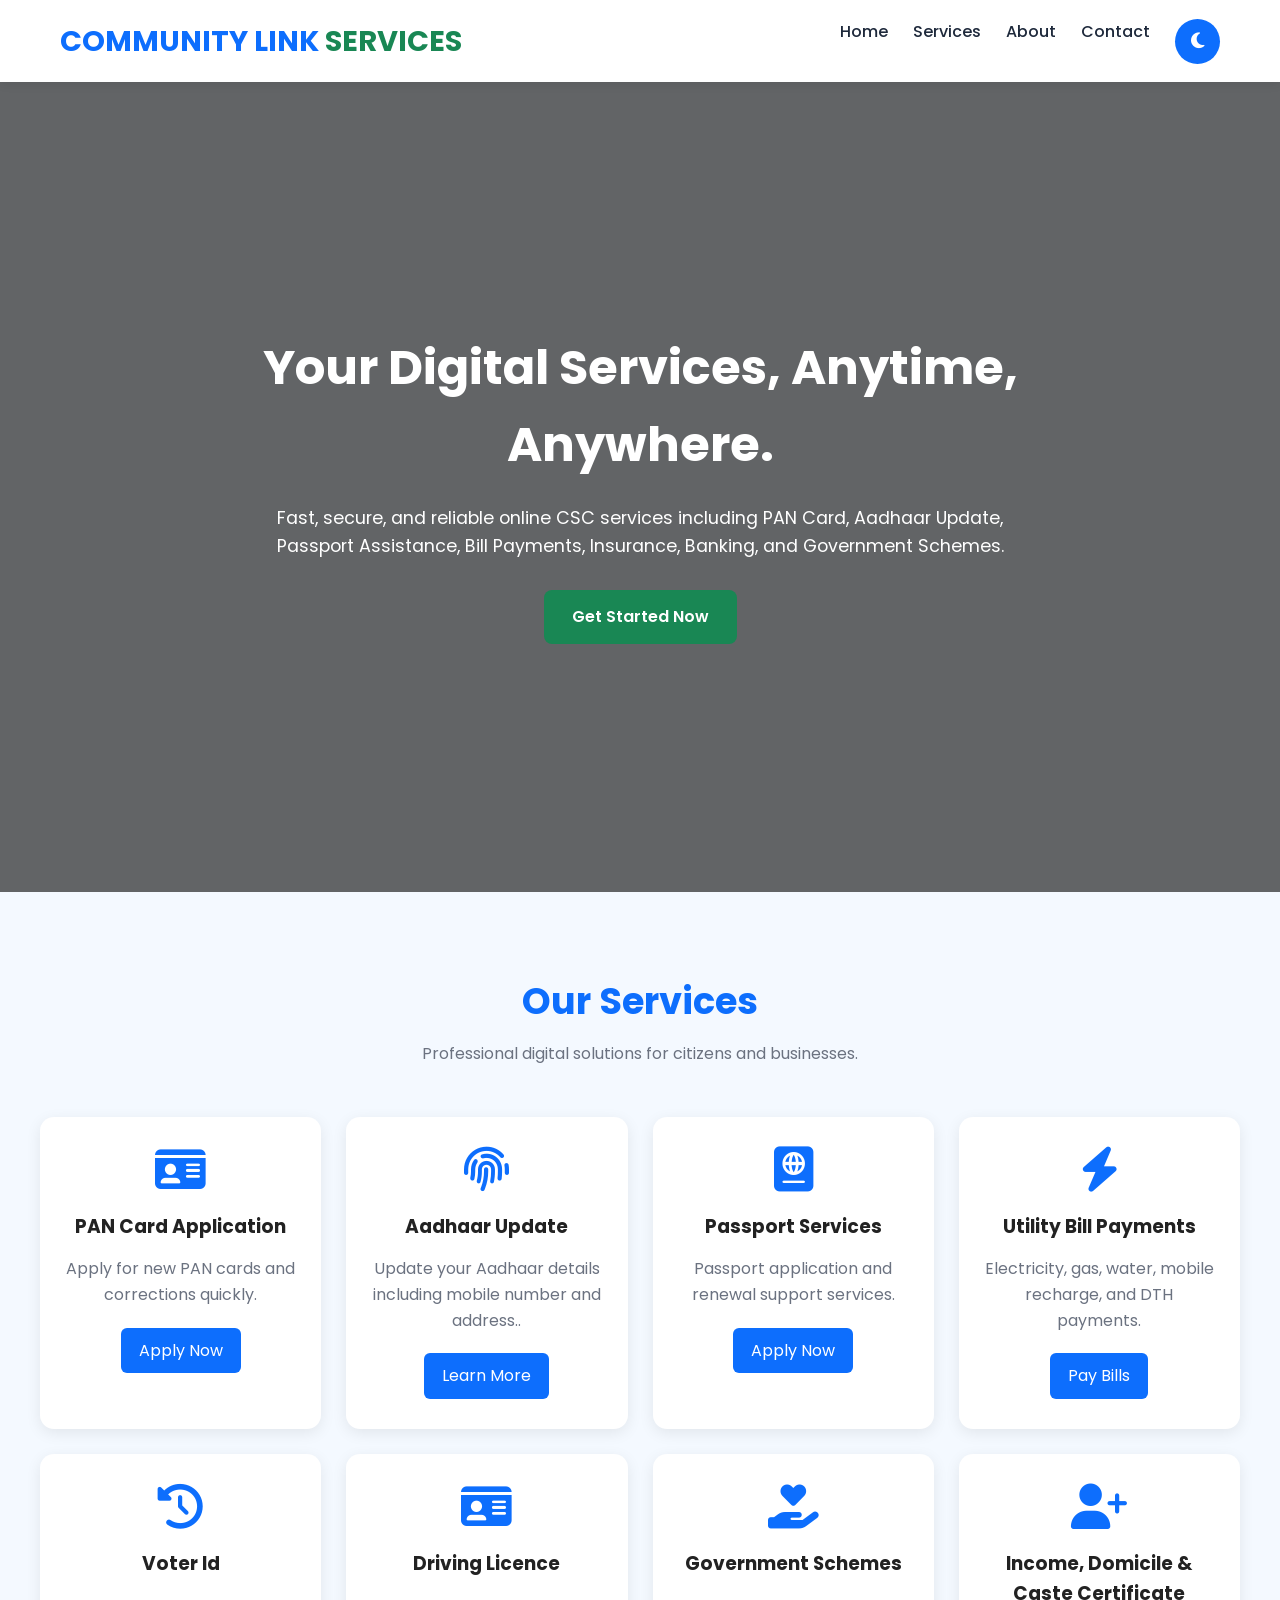
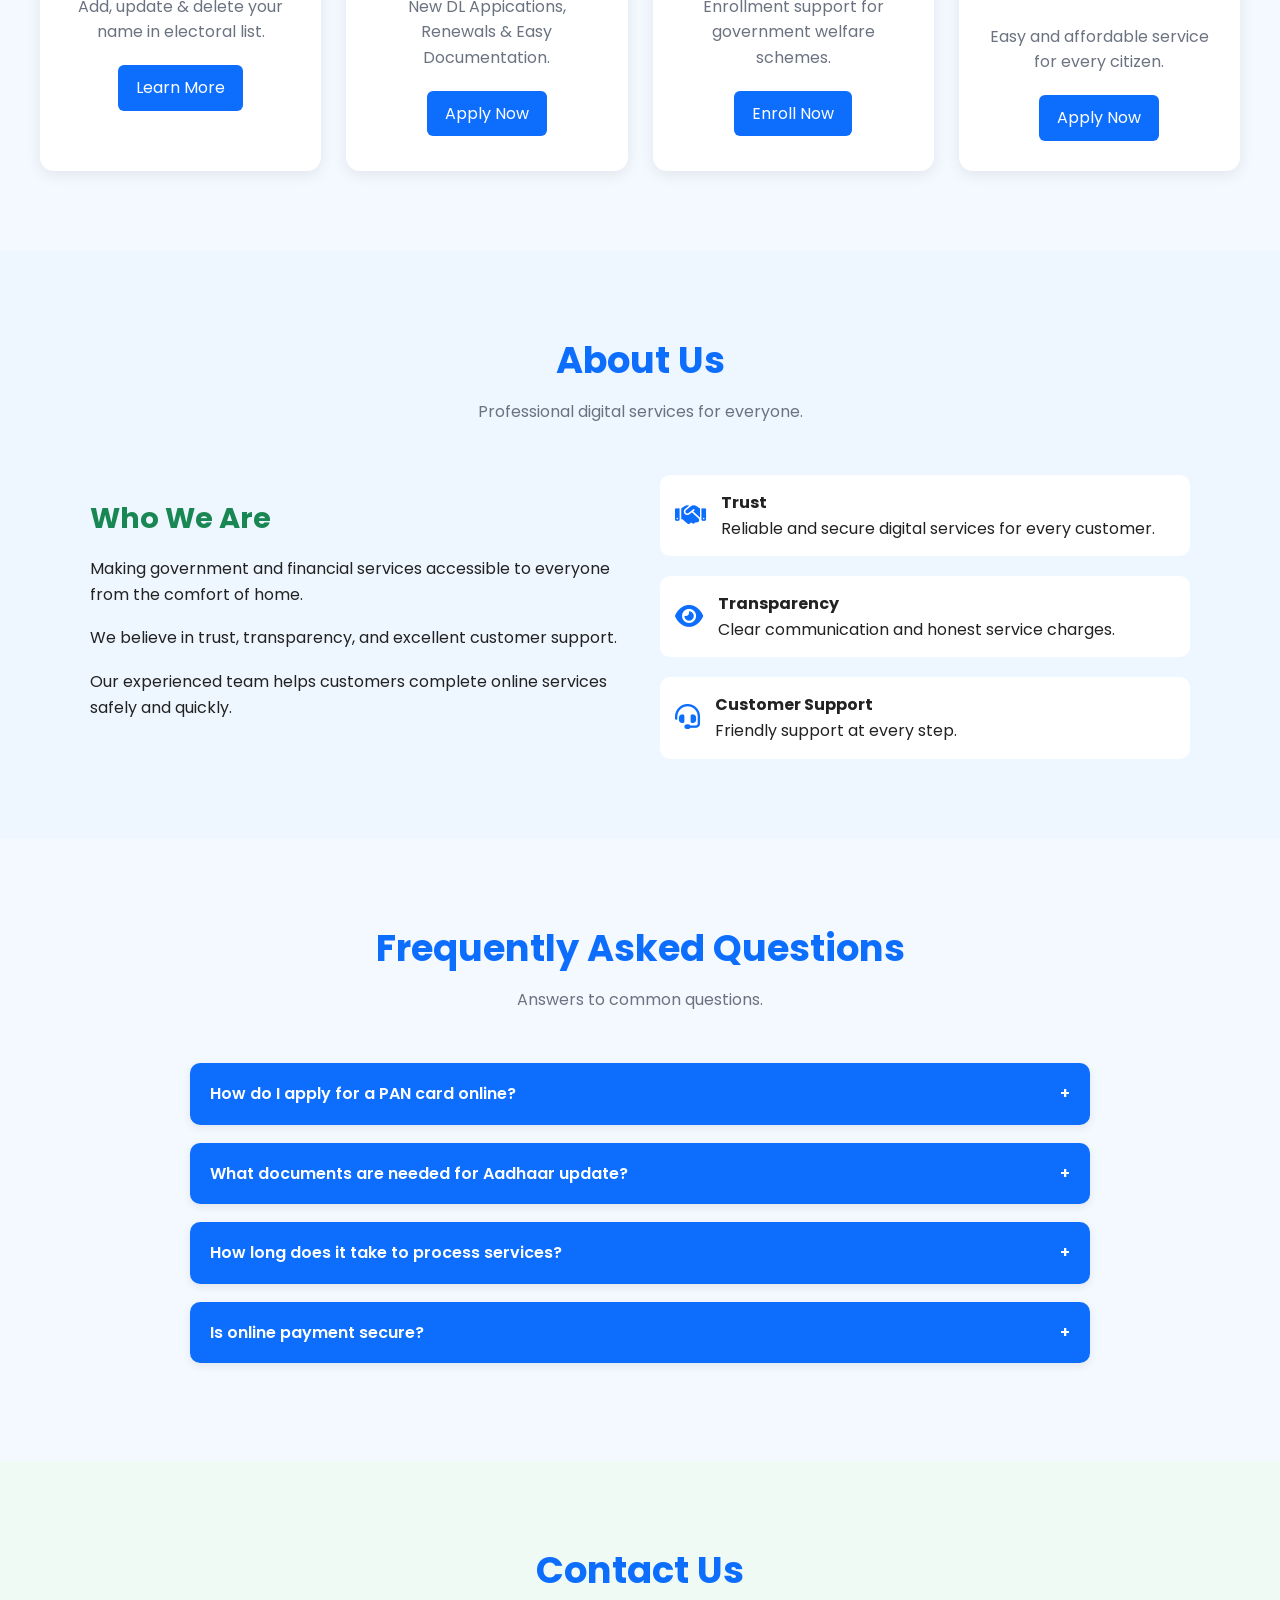
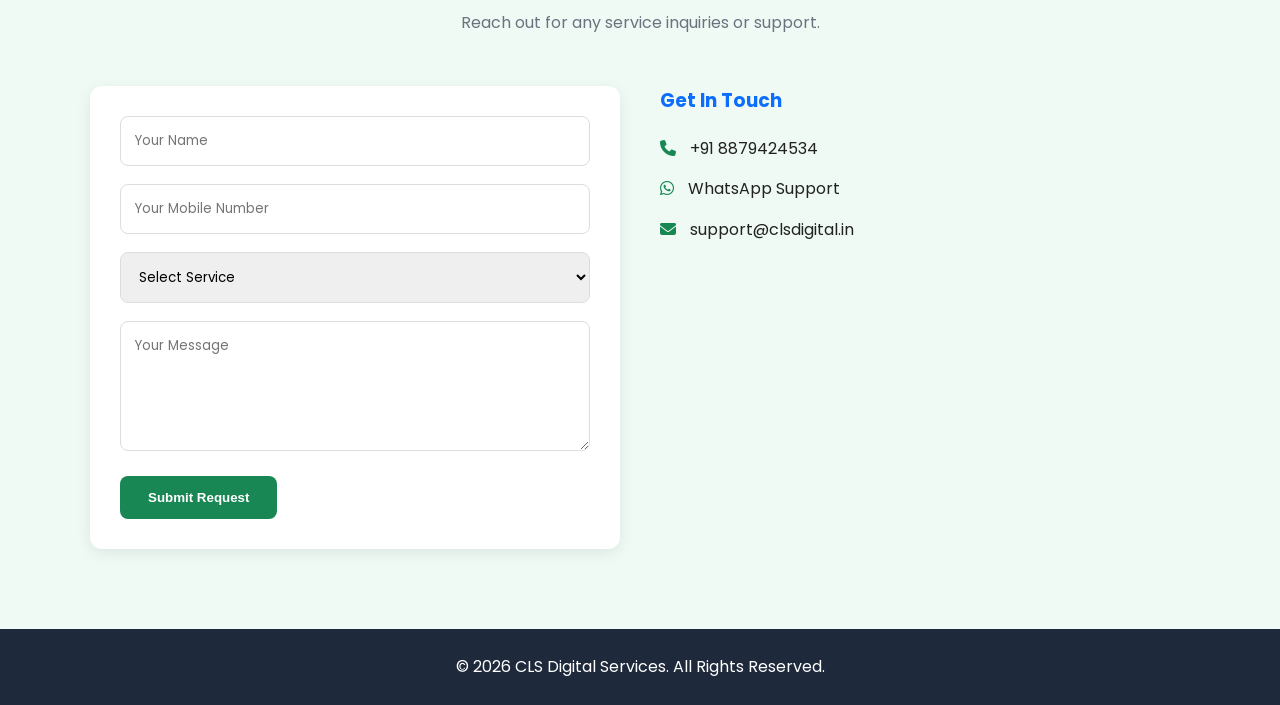
==== index.html @ aeb32208 "Initial commit" ====
<!DOCTYPE html>
<html lang="en">
<head>
  <meta charset="UTF-8" />
  <meta name="viewport" content="width=device-width, initial-scale=1.0"/>

  <title>CLS Digital Services</title>

  <!-- Google Fonts -->
  <link href="https://fonts.googleapis.com/css2?family=Poppins:wght@300;400;500;600;700&display=swap" rel="stylesheet">

  <!-- Font Awesome -->
  <link rel="stylesheet" href="https://cdnjs.cloudflare.com/ajax/libs/font-awesome/6.5.2/css/all.min.css"/>

  <!-- CSS File -->
  <link rel="stylesheet" href="style.css">
</head>

<body>

  <!-- HEADER -->

  <header>

    <div class="navbar">

  <div class="logo">
    COMMUNITY LINK<span> SERVICES</span>
  </div>

  <div class="nav-links">

    <a href="#home">Home</a>
    <a href="#services">Services</a>
    <a href="#about">About</a>
    <a href="#contact">Contact</a>

    <!-- DARK MODE BUTTON -->

    <button id="theme-toggle">
      <i class="fa-solid fa-moon"></i>
    </button>

  </div>

</div>

  </header>

  <!-- HERO SECTION -->

  <section class="hero" id="home">

    <div class="hero-content">

      <h1>Your Digital Services, Anytime, Anywhere.</h1>

      <p>
        Fast, secure, and reliable online CSC services including PAN Card,
        Aadhaar Update, Passport Assistance, Bill Payments, Insurance,
        Banking, and Government Schemes.
      </p>

      <a href="#services" class="btn">
        Get Started Now
      </a>

    </div>

  </section>

  <!-- SERVICES SECTION -->

  <section id="services">

    <div class="section-title">
      <h2>Our Services</h2>
      <p>Professional digital solutions for citizens and businesses.</p>
    </div>

    <div class="services-container">

      <!-- CARD 1 -->

      <div class="service-card">

        <i class="fa-solid fa-id-card"></i>

        <h3>PAN Card Application</h3>

        <p>
          Apply for new PAN cards and corrections quickly.
        </p>

        <a href="#" class="card-btn">
          Apply Now
        </a>

      </div>

      <!-- CARD 2 -->

      <div class="service-card">

        <i class="fa-solid fa-fingerprint"></i>

        <h3>Aadhaar Update</h3>

        <p>
          Update your Aadhaar details including mobile number and address..
        </p>

        <a href="#" class="card-btn">
          Learn More
        </a>

      </div>

      <!-- CARD 3 -->

      <div class="service-card">

        <i class="fa-solid fa-passport"></i>

        <h3>Passport Services</h3>

        <p>
          Passport application and renewal support services.
        </p>

        <a href="#" class="card-btn">
          Apply Now
        </a>

      </div>

      <!-- CARD 4 -->

      <div class="service-card">

        <i class="fa-solid fa-bolt"></i>

        <h3>Utility Bill Payments</h3>

        <p>
          Electricity, gas, water, mobile recharge, and DTH payments.
        </p>

        <a href="#" class="card-btn">
          Pay Bills
        </a>

      </div>

      <!-- CARD 5 -->

      <div class="service-card">

        <i class="fa-solid fa-history"></i>

        <h3>Voter Id</h3>

        <p>
          Add, update & delete your name in electoral list.
        </p>

        <a href="#" class="card-btn">
          Learn More
        </a>

      </div>

      <!-- CARD 6 -->

      <div class="service-card">

        <i class="fa-solid fa-id-card"></i>

        <h3>Driving Licence</h3>

        <p>
          New DL Appications, Renewals & Easy Documentation.
        </p>

        <a href="#" class="card-btn">
          Apply Now
        </a>

      </div>

      <!-- CARD 7 -->

      <div class="service-card">

        <i class="fa-solid fa-hand-holding-heart"></i>

        <h3>Government Schemes</h3>

        <p>
          Enrollment support for government welfare schemes.
        </p>

        <a href="#" class="card-btn">
          Enroll Now
        </a>

      </div>

      <!--Card 8-->

      <div class="service-card">

        <i class="fa-solid fa-user-plus"></i>

        <h3>Income, Domicile & Caste Certificate</h3>

        <p>
          Easy and affordable service for every citizen.
        </p>
        
        <a href="#" class="card-btn">
          Apply Now
        </a>
      </div>

    </div>

  </section>

  <!-- ABOUT SECTION -->

  <section class="about" id="about">

    <div class="section-title">
      <h2>About Us</h2>
      <p>Professional digital services for everyone.</p>
    </div>

    <div class="about-container">

      <div class="about-text">

        <h3>Who We Are</h3>

        <p>
          Making government and financial services accessible to everyone from the comfort of home.
        </p>

        <p>
          We believe in trust, transparency, and excellent customer support.
        </p>

        <p>
          Our experienced team helps customers complete online services safely and quickly.
        </p>

      </div>

      <div class="values">

        <div class="value-box">

          <i class="fa-solid fa-handshake"></i>

          <div>
            <h4>Trust</h4>
            <p>Reliable and secure digital services for every customer.</p>
          </div>

        </div>

        <div class="value-box">

          <i class="fa-solid fa-eye"></i>

          <div>
            <h4>Transparency</h4>
            <p>Clear communication and honest service charges.</p>
          </div>

        </div>

        <div class="value-box">

          <i class="fa-solid fa-headset"></i>

          <div>
            <h4>Customer Support</h4>
            <p>Friendly support at every step.</p>
          </div>

        </div>

      </div>

    </div>

  </section>

  <!-- FAQ SECTION -->

  <section id="faq">

    <div class="section-title">
      <h2>Frequently Asked Questions</h2>
      <p>Answers to common questions.</p>
    </div>

    <div class="faq-container">

      <!-- FAQ 1 -->

      <div class="faq-item">

        <div class="faq-question">
          How do I apply for a PAN card online?
          <span>+</span>
        </div>

        <div class="faq-answer">
          Submit Aadhaar card, photo, and required details through our portal.
        </div>

      </div>

      <!-- FAQ 2 -->

      <div class="faq-item">

        <div class="faq-question">
          What documents are needed for Aadhaar update?
          <span>+</span>
        </div>

        <div class="faq-answer">
          Identity proof, address proof, and mobile verification may be required.
        </div>

      </div>

      <!-- FAQ 3 -->

      <div class="faq-item">

        <div class="faq-question">
          How long does it take to process services?
          <span>+</span>
        </div>

        <div class="faq-answer">
          Most services are processed within 24 to 72 hours.
        </div>

      </div>

      <!-- FAQ 4 -->

      <div class="faq-item">

        <div class="faq-question">
          Is online payment secure?
          <span>+</span>
        </div>

        <div class="faq-answer">
          Yes, all transactions are encrypted and secure.
        </div>

      </div>

    </div>

  </section>

  <!-- CONTACT SECTION -->

  <section class="contact" id="contact">

    <div class="section-title">
      <h2>Contact Us</h2>
      <p>Reach out for any service inquiries or support.</p>
    </div>

    <div class="contact-container">

      <!-- CONTACT FORM -->

      <div class="contact-form">

        <form>

          <input type="text" placeholder="Your Name" required>

          <input type="phone" placeholder="Your Mobile Number" required>

          <select required>

            <option value="">Select Service</option>

            <option>PAN Card</option>
            <option>Aadhaar Update</option>
            <option>Passport</option>
            <option>Voter ID</option>
            <option>Driving Licence</option>
            <option>Govt & Pvt Application Form</option>
            <option>Income, Domicile or Caste Certificate</option>

          </select>

          <textarea rows="5" placeholder="Your Message"></textarea>

          <button class="btn" type="submit">
            Submit Request
          </button>

        </form>

      </div>

      <!-- CONTACT INFO -->

      <div class="contact-info">

        <h3>Get In Touch</h3>

        <p>
          <i class="fa-solid fa-phone"></i>
          +91 8879424534
        </p>

        <p>
          <i class="fa-brands fa-whatsapp"></i>
          WhatsApp Support
        </p>

        <p>
          <i class="fa-solid fa-envelope"></i>
          support@clsdigital.in
        </p>

        <!-- GOOGLE MAP -->

        <iframe
          src="https://www.google.com/maps/embed?pb=!1m18!1m12!1m3!1d14368.280286279298!2d82.02828152578547!3d25.801262255938905!2m3!1f0!2f0!3f0!3m2!1i1024!2i768!4f13.1!3m3!1m2!1s0x399abd4a8d357687%3A0x7512b531454ac5e1!2sRaniganj%2C%20Uttar%20Pradesh%20230304!5e0!3m2!1sen!2sin!4v1779503030133!5m2!1sen!2sin"
          width="100%"
          height="250"
          style="border:0;"
          allowfullscreen=""
          loading="lazy">
        </iframe>

      </div>

    </div>

  </section>

  <!-- FOOTER -->

  <footer>
    <p>
      © 2026 CLS Digital Services. All Rights Reserved.
    </p>
  </footer>

  <!-- JS FILE -->

  <script src="script.js"></script>

</body>
</html>
---- style.css ----
*{
  margin:0;
  padding:0;
  box-sizing:border-box;
  scroll-behavior:smooth;
}

body{
  font-family:'Poppins',sans-serif;
  background:#f4f9ff;
  color:#222;
  line-height:1.6;
}

/* =========================
   SMOOTH THEME TRANSITION
========================= */

body,
header,
.nav-links a,
.service-card,
.value-box,
.faq-item,
.faq-answer,
.contact-form,
.about,
.contact,
footer,
input,
textarea,
select,
button{
  transition:
  background-color 0.4s ease,
  color 0.4s ease,
  border-color 0.4s ease,
  box-shadow 0.4s ease,
  transform 0.3s ease;
}

:root{
  --primary:#0d6efd;
  --secondary:#198754;
  --light:#ffffff;
  --dark:#1e293b;
  --gray:#6b7280;
}

/* HEADER */

header{
  background:var(--light);
  position:sticky;
  top:0;
  z-index:1000;
  box-shadow:0 2px 10px rgba(0,0,0,0.08);
}

.navbar{
  max-width:1200px;
  margin:auto;
  display:flex;
  justify-content:space-between;
  align-items:center;
  padding:18px 20px;
}

.logo{
  font-size:1.8rem;
  font-weight:700;
  color:var(--primary);
}

.logo span{
  color:var(--secondary);
}

.nav-links{
  display:flex;
  gap:25px;
}

.nav-links a{
  text-decoration:none;
  color:var(--dark);
  font-weight:500;
  transition:0.3s;
}

.nav-links a:hover{
  color:var(--primary);
}

/* HERO */

.hero{
  min-height:90vh;
  background:
  linear-gradient(rgba(0,0,0,0.6),rgba(0,0,0,0.6)),
  url('https://images.unsplash.com/photo-1521791136064-7986c2920216?q=80&w=1400&auto=format&fit=crop');

  background-size:cover;
  background-position:center;

  display:flex;
  justify-content:center;
  align-items:center;
  text-align:center;

  padding:20px;
  color:white;
}

.hero-content{
  max-width:800px;
}

.hero h1{
  font-size:3rem;
  margin-bottom:20px;
}

.hero p{
  font-size:1.1rem;
  margin-bottom:30px;
}

/* BUTTON */

.btn{
  display:inline-block;
  background:var(--secondary);
  color:white;
  padding:14px 28px;
  text-decoration:none;
  border-radius:8px;
  font-weight:600;
  transition:0.3s;
  border:none;
  cursor:pointer;
}

.btn:hover{
  background:#157347;
  transform:translateY(-2px);
}

/* GENERAL SECTION */

section{
  padding:80px 20px;
}

.section-title{
  text-align:center;
  margin-bottom:50px;
}

.section-title h2{
  font-size:2.3rem;
  color:var(--primary);
}

.section-title p{
  color:var(--gray);
  margin-top:10px;
}

/* SERVICES */

.services-container{
  max-width:1200px;
  margin:auto;

  display:grid;
  grid-template-columns:repeat(auto-fit,minmax(260px,1fr));
  gap:25px;
}

.service-card{
  background:white;
  padding:30px 25px;
  border-radius:14px;
  text-align:center;

  box-shadow:0 4px 15px rgba(0,0,0,0.08);

  transition:0.3s;
}

.service-card:hover{
  transform:translateY(-8px);
}

.service-card i{
  font-size:45px;
  color:var(--primary);
  margin-bottom:20px;
}

.service-card h3{
  margin-bottom:15px;
}

.service-card p{
  color:var(--gray);
  margin-bottom:20px;
}

.card-btn{
  background:var(--primary);
  color:white;
  padding:10px 18px;
  text-decoration:none;
  border-radius:6px;
  display:inline-block;
}

.card-btn:hover{
  background:#0b5ed7;
}

/* ABOUT */

.about{
  background:#eef6ff;
}

.about-container{
  max-width:1100px;
  margin:auto;

  display:grid;
  grid-template-columns:repeat(auto-fit,minmax(320px,1fr));
  gap:40px;
  align-items:center;
}

.about-text h3{
  color:var(--secondary);
  margin-bottom:15px;
  font-size:1.8rem;
}

.about-text p{
  margin-bottom:18px;
}

.values{
  display:flex;
  flex-direction:column;
  gap:20px;
}

.value-box{
  display:flex;
  gap:15px;
  align-items:center;

  background:white;
  padding:15px;
  border-radius:10px;
}

.value-box i{
  font-size:25px;
  color:var(--primary);
}

/* FAQ */

.faq-container{
  max-width:900px;
  margin:auto;
}

.faq-item{
  margin-bottom:18px;
  border-radius:10px;
  overflow:hidden;
  background:white;

  box-shadow:0 3px 10px rgba(0,0,0,0.08);
}

.faq-question{
  padding:18px 20px;
  background:var(--primary);
  color:white;

  cursor:pointer;
  display:flex;
  justify-content:space-between;
  align-items:center;

  font-weight:600;
}

.faq-answer{
  padding:20px;
  display:none;
}

.faq-item.active .faq-answer{
  display:block;
}

/* CONTACT */

.contact{
  background:#eefaf3;
}

.contact-container{
  max-width:1100px;
  margin:auto;

  display:grid;
  grid-template-columns:repeat(auto-fit,minmax(320px,1fr));
  gap:40px;
}

.contact-form{
  background:white;
  padding:30px;
  border-radius:12px;

  box-shadow:0 4px 15px rgba(0,0,0,0.08);
}

.contact-form input,
.contact-form textarea,
.contact-form select{
  width:100%;
  padding:14px;
  margin-bottom:18px;

  border:1px solid #ddd;
  border-radius:8px;

  font-family:inherit;
}

.contact-info h3{
  color:var(--primary);
  margin-bottom:20px;
}

.contact-info p{
  margin-bottom:15px;
}

.contact-info i{
  color:var(--secondary);
  margin-right:10px;
}

iframe{
  width:100%;
  border:none;
  border-radius:10px;
  margin-top:20px;
}

/* FOOTER */

footer{
  background:var(--dark);
  color:white;
  text-align:center;
  padding:25px 20px;
}

/* MOBILE */

@media(max-width:768px){

  .navbar{
    flex-direction:column;
    gap:15px;
  }

  .nav-links{
    flex-wrap:wrap;
    justify-content:center;
  }

  .hero h1{
    font-size:2.2rem;
  }

  .hero p{
    font-size:1rem;
  }

}

/* =========================
   DARK MODE TOGGLE BUTTON
========================= */

#theme-toggle{
  border:none;
  background:var(--primary);
  color:white;
  width:45px;
  height:45px;
  border-radius:50%;
  cursor:pointer;
  font-size:18px;
  transition:0.3s;
}

#theme-toggle:hover{
  transform:scale(1.08);
}

/* =========================
   DARK MODE
========================= */

body.dark-mode{
  background:#0f172a;
  color:#f1f5f9;
}

/* HEADER */

body.dark-mode header{
  background:#111827;
}

/* NAV LINKS */

body.dark-mode .nav-links a{
  color:#f1f5f9;
}

/* CARDS */

body.dark-mode .service-card,
body.dark-mode .value-box,
body.dark-mode .faq-item,
body.dark-mode .contact-form{
  background:#1e293b;
  color:white;
}

/* FAQ ANSWERS */

body.dark-mode .faq-answer{
  background:#1e293b;
  color:#f1f5f9;
}

/* ABOUT & CONTACT */

body.dark-mode .about{
  background:#0f172a;
}

body.dark-mode .contact{
  background:#111827;
}

/* TEXT */

body.dark-mode p{
  color:#cbd5e1;
}

body.dark-mode h1,
body.dark-mode h2,
body.dark-mode h3,
body.dark-mode h4{
  color:white;
}

/* INPUT FIELDS */

body.dark-mode input,
body.dark-mode textarea,
body.dark-mode select{
  background:#0f172a;
  color:white;
  border:1px solid #334155;
}

/* FOOTER */

body.dark-mode footer{
  background:#020617;
}

/* =========================
   THEME SWITCH ANIMATION
========================= */

.theme-animate{
  animation:themeFlash 0.5s ease;
}

@keyframes themeFlash{

  0%{
    opacity:0.8;
    transform:scale(0.99);
  }

  50%{
    opacity:1;
    transform:scale(1);
  }

  100%{
    opacity:1;
    transform:scale(1);
  }

}
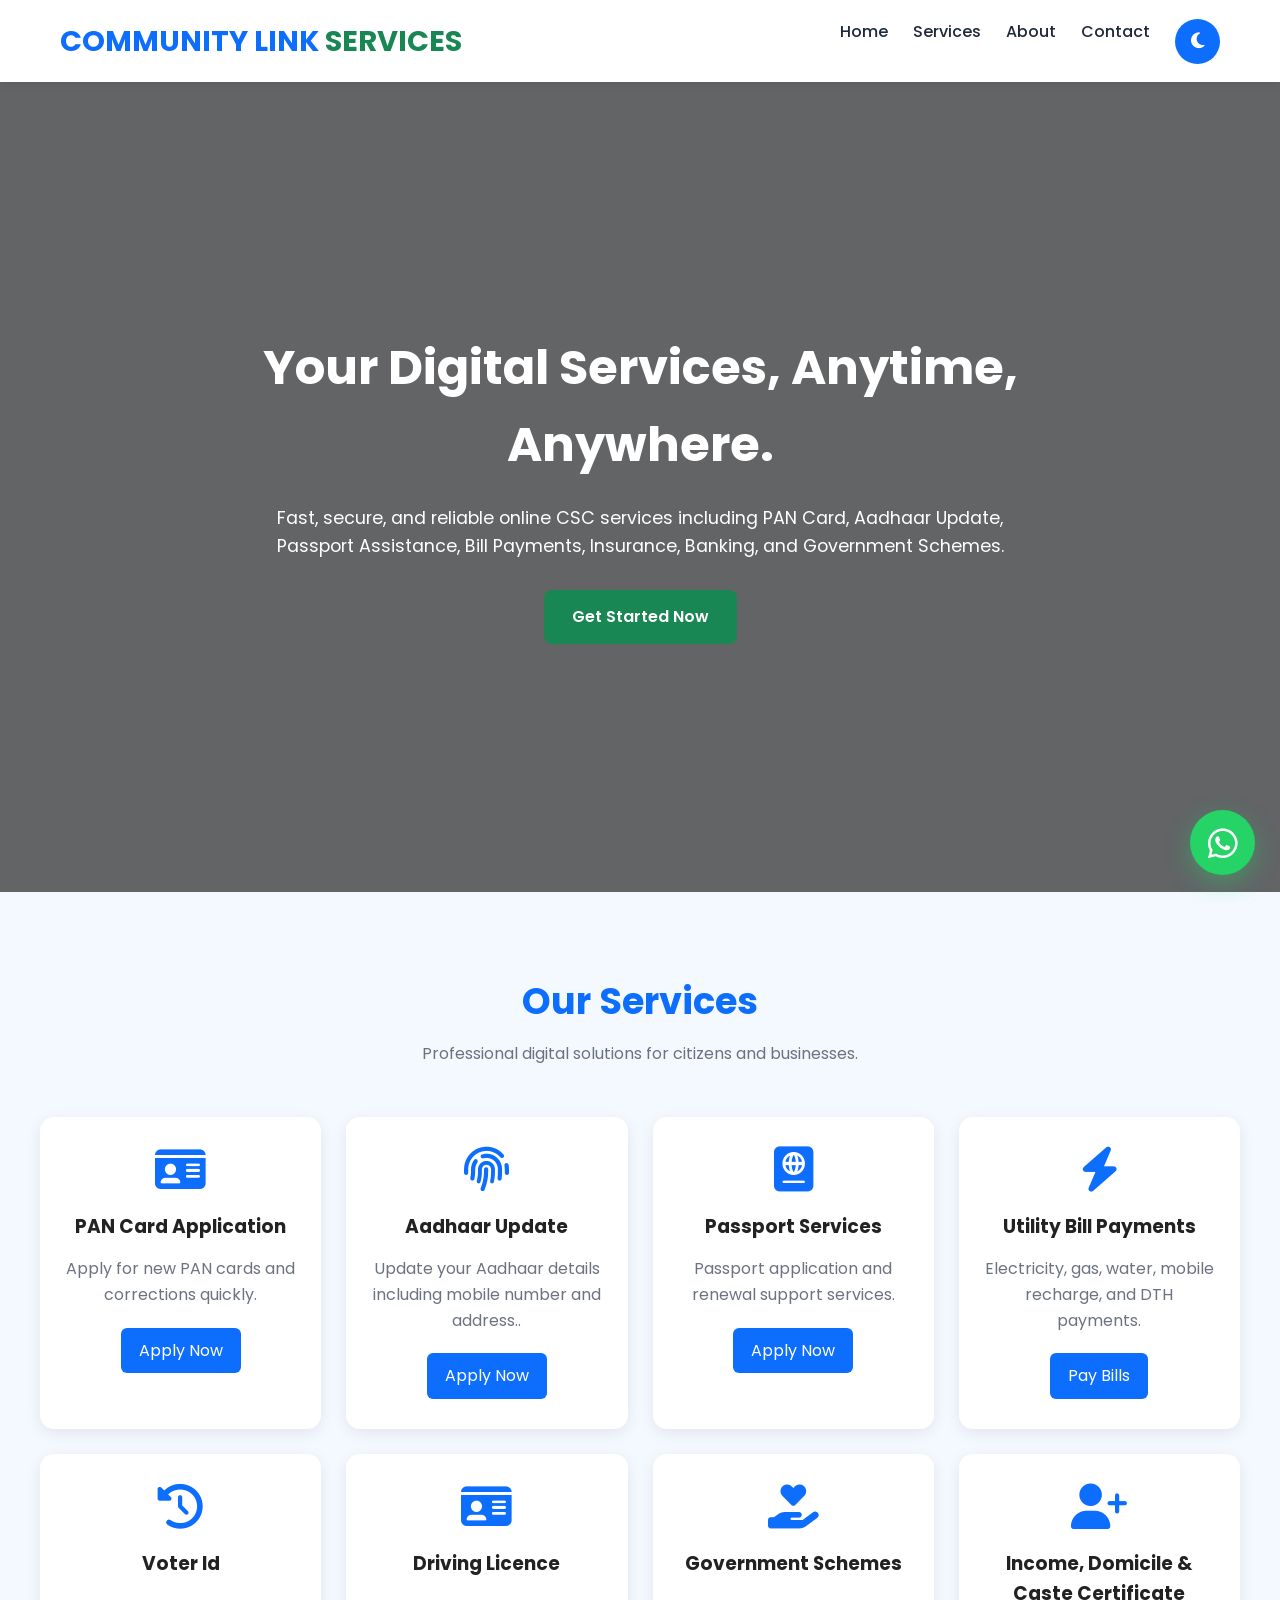
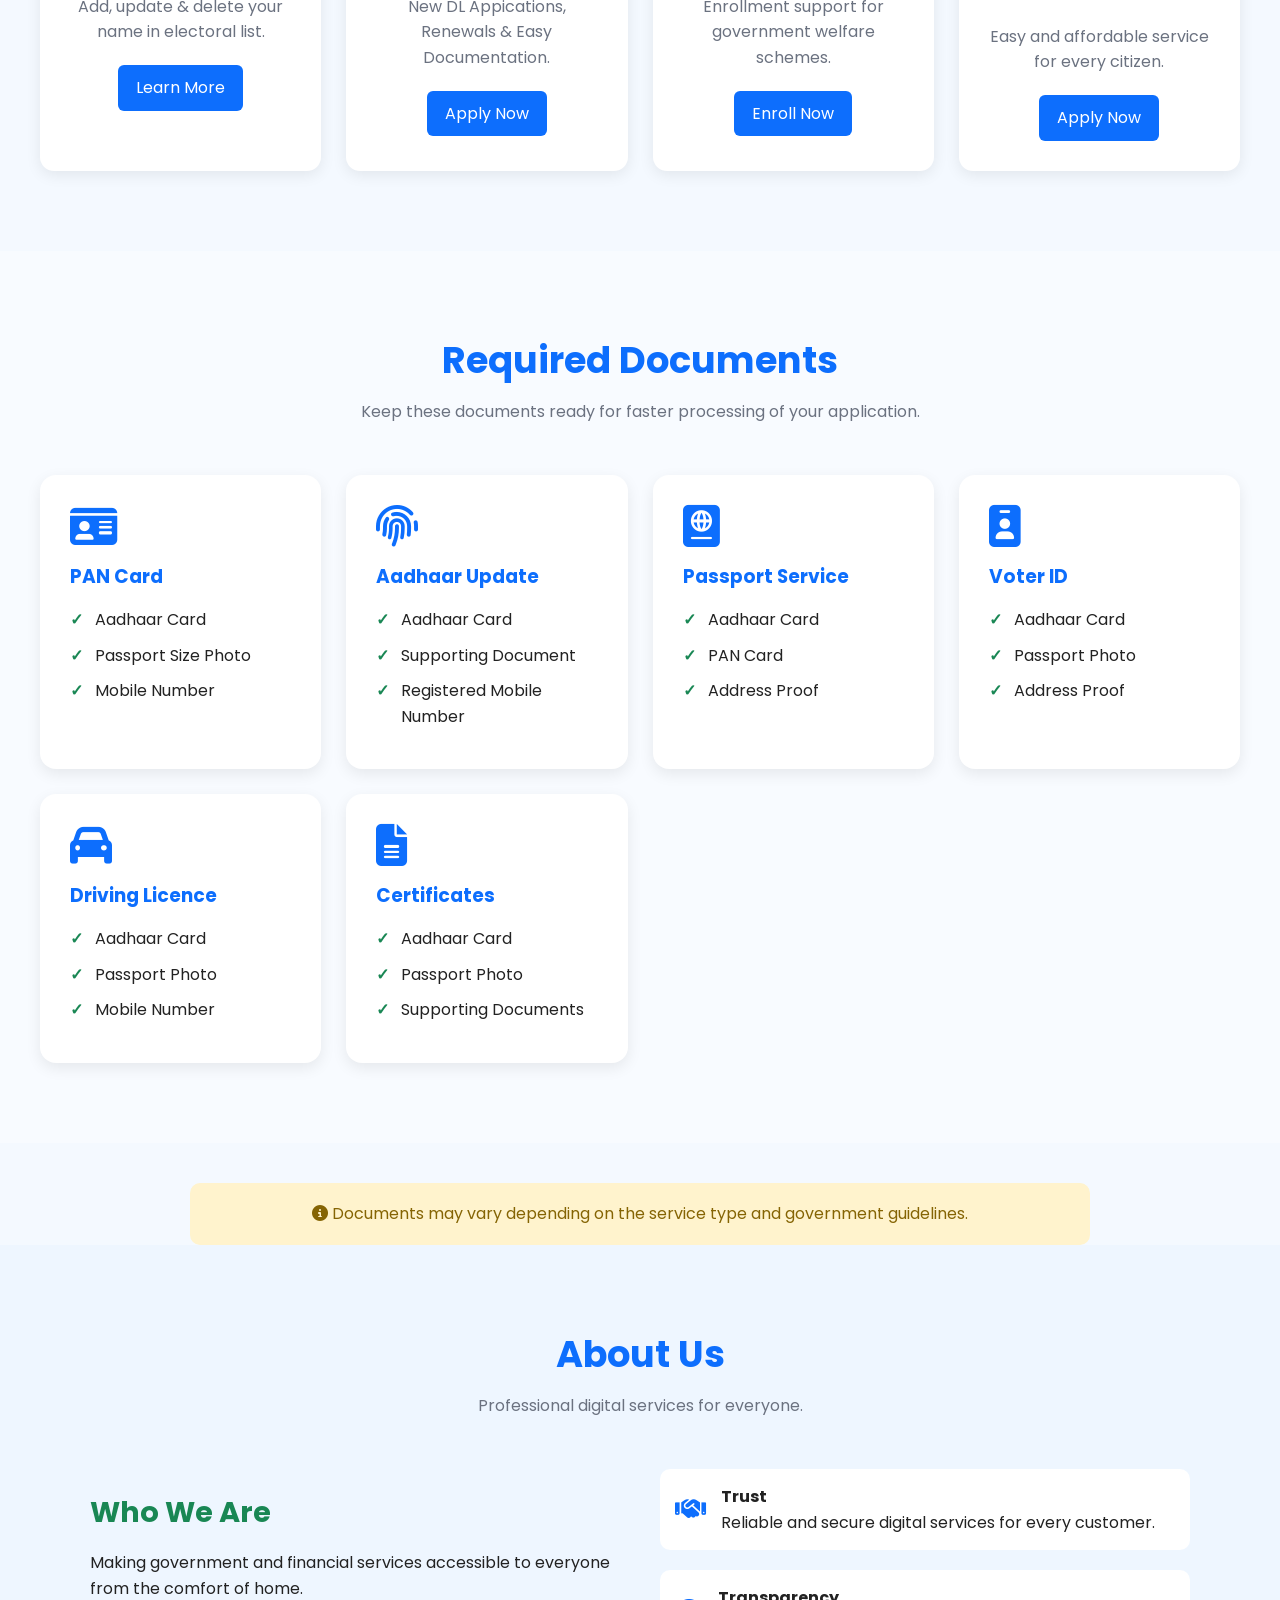
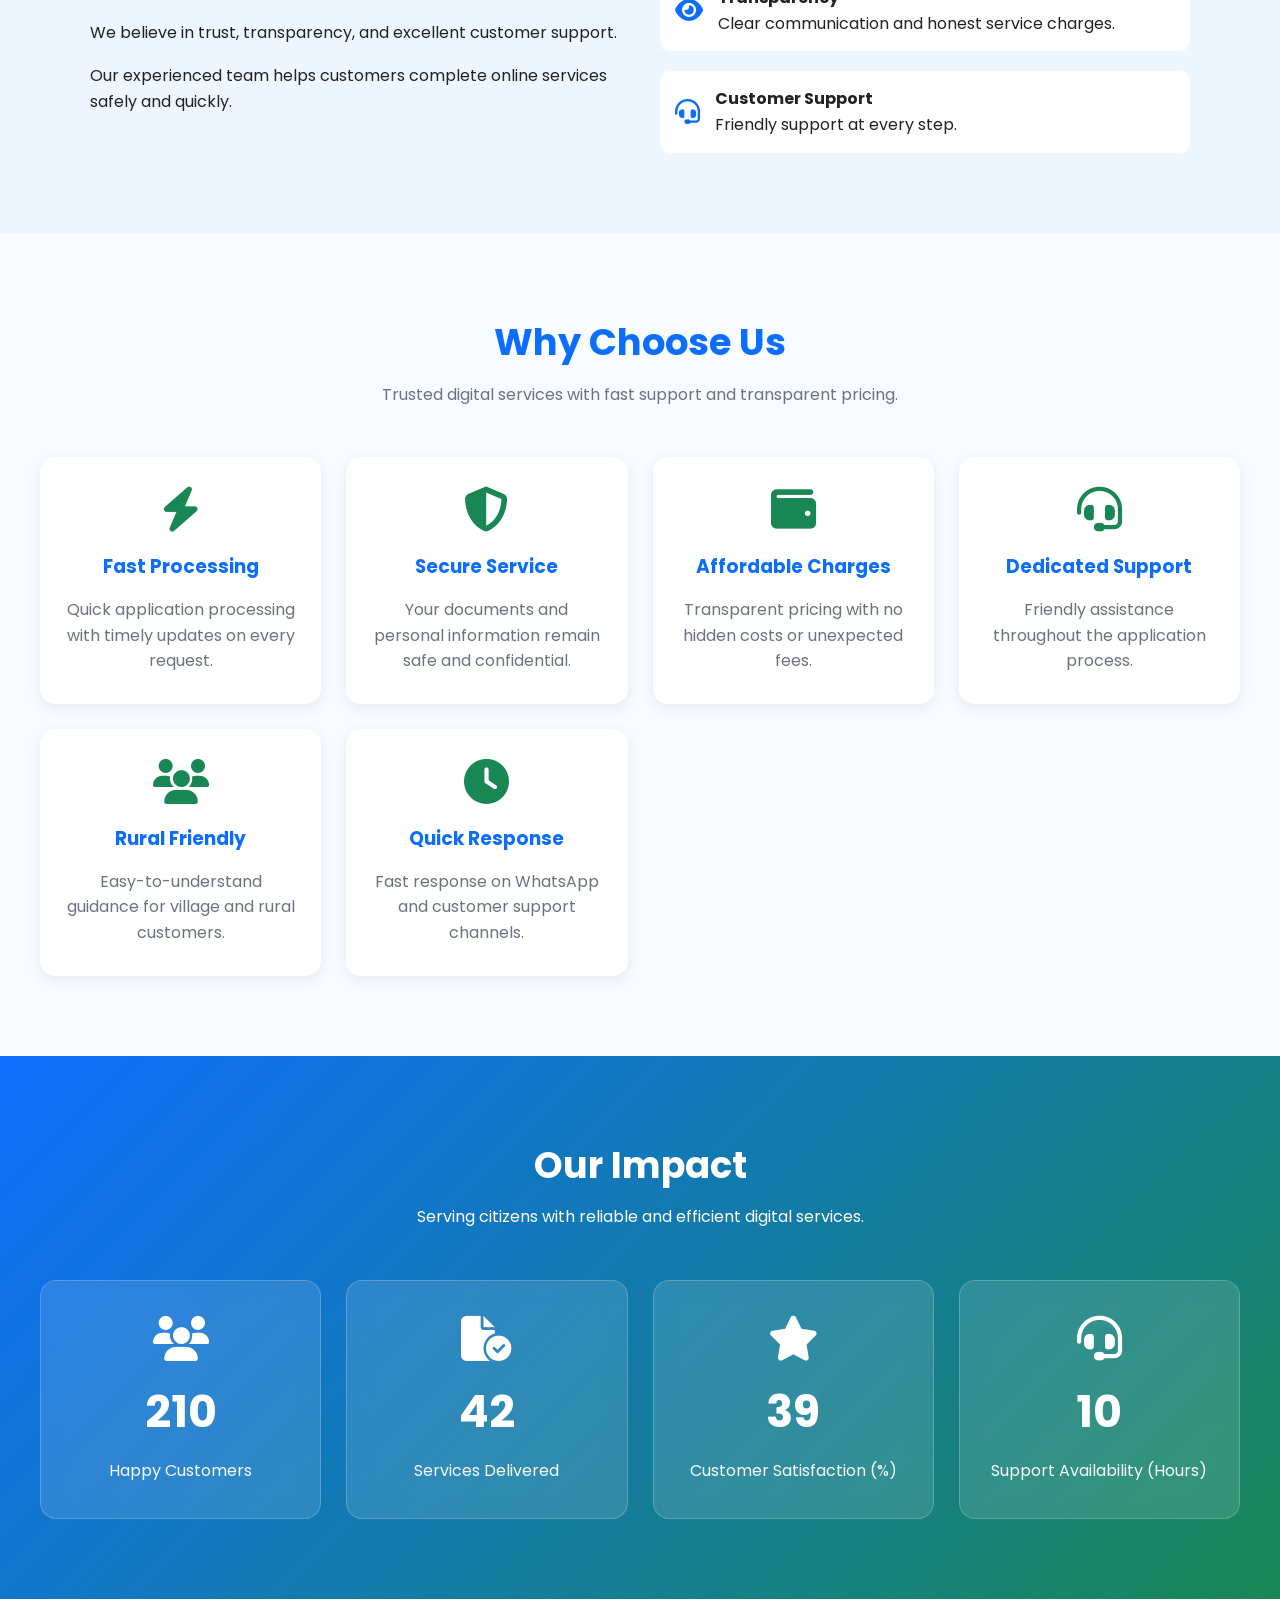
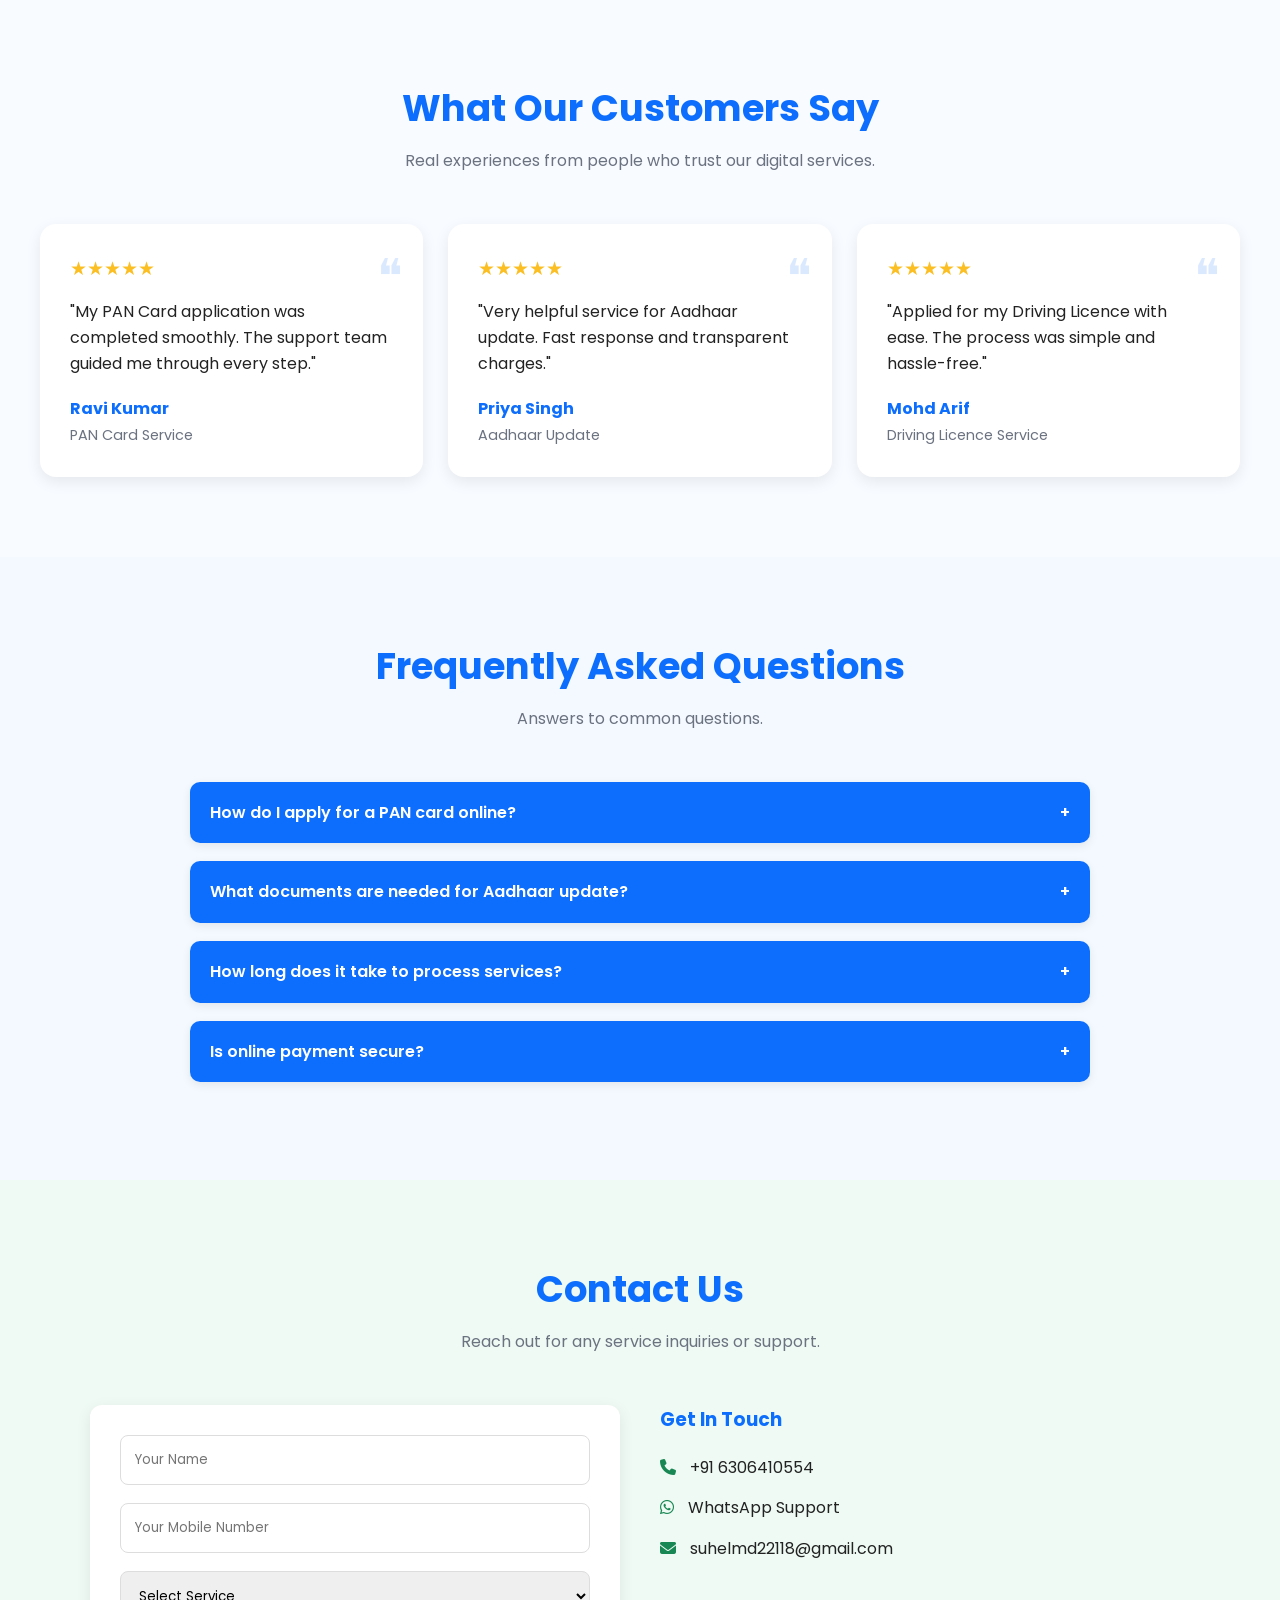
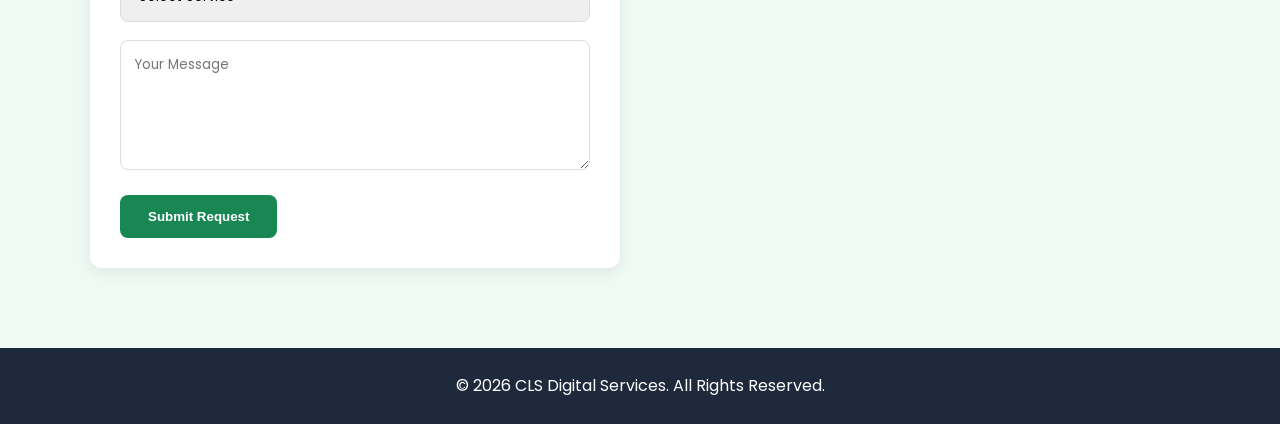
==== commit 637ef5a2: "Initial commit" ====
--- a/index.html
+++ b/index.html
@@ -92,7 +92,7 @@
           Apply for new PAN cards and corrections quickly.
         </p>
 
-        <a href="#" class="card-btn">
+        <a href="#" class="card-btn" data-service="pan">
           Apply Now
         </a>
 
@@ -110,122 +110,232 @@
           Update your Aadhaar details including mobile number and address..
         </p>
 
-        <a href="#" class="card-btn">
+        <a href="#" class="card-btn" data-service="aadhaar">
+          Apply Now
+        </a>
+
+      </div>
+
+      <!-- CARD 3 -->
+
+      <div class="service-card">
+
+        <i class="fa-solid fa-passport"></i>
+
+        <h3>Passport Services</h3>
+
+        <p>
+          Passport application and renewal support services.
+        </p>
+
+        <a href="#" class="card-btn" data-service="passport">
+          Apply Now
+        </a>
+
+      </div>
+
+      <!-- CARD 4 -->
+
+      <div class="service-card">
+
+        <i class="fa-solid fa-bolt"></i>
+
+        <h3>Utility Bill Payments</h3>
+
+        <p>
+          Electricity, gas, water, mobile recharge, and DTH payments.
+        </p>
+
+        <a href="#" class="card-btn" data-service="bill">
+          Pay Bills
+        </a>
+
+      </div>
+
+      <!-- CARD 5 -->
+
+      <div class="service-card">
+
+        <i class="fa-solid fa-history"></i>
+
+        <h3>Voter Id</h3>
+
+        <p>
+          Add, update & delete your name in electoral list.
+        </p>
+
+        <a href="#" class="card-btn" data-service="voter">
           Learn More
         </a>
 
       </div>
 
-      <!-- CARD 3 -->
+      <!-- CARD 6 -->
 
       <div class="service-card">
 
-        <i class="fa-solid fa-passport"></i>
-
-        <h3>Passport Services</h3>
-
-        <p>
-          Passport application and renewal support services.
-        </p>
-
-        <a href="#" class="card-btn">
+        <i class="fa-solid fa-id-card"></i>
+
+        <h3>Driving Licence</h3>
+
+        <p>
+          New DL Appications, Renewals & Easy Documentation.
+        </p>
+
+        <a href="#" class="card-btn" data-service="dl">
           Apply Now
         </a>
 
       </div>
 
-      <!-- CARD 4 -->
+      <!-- CARD 7 -->
 
       <div class="service-card">
 
-        <i class="fa-solid fa-bolt"></i>
-
-        <h3>Utility Bill Payments</h3>
-
-        <p>
-          Electricity, gas, water, mobile recharge, and DTH payments.
-        </p>
-
-        <a href="#" class="card-btn">
-          Pay Bills
+        <i class="fa-solid fa-hand-holding-heart"></i>
+
+        <h3>Government Schemes</h3>
+
+        <p>
+          Enrollment support for government welfare schemes.
+        </p>
+
+        <a href="#" class="card-btn" data-service="scheme">
+          Enroll Now
         </a>
 
       </div>
 
-      <!-- CARD 5 -->
+      <!--Card 8-->
 
       <div class="service-card">
 
-        <i class="fa-solid fa-history"></i>
-
-        <h3>Voter Id</h3>
-
-        <p>
-          Add, update & delete your name in electoral list.
-        </p>
-
-        <a href="#" class="card-btn">
-          Learn More
-        </a>
-
-      </div>
-
-      <!-- CARD 6 -->
-
-      <div class="service-card">
-
-        <i class="fa-solid fa-id-card"></i>
-
-        <h3>Driving Licence</h3>
-
-        <p>
-          New DL Appications, Renewals & Easy Documentation.
-        </p>
-
-        <a href="#" class="card-btn">
+        <i class="fa-solid fa-user-plus"></i>
+
+        <h3>Income, Domicile & Caste Certificate</h3>
+
+        <p>
+          Easy and affordable service for every citizen.
+        </p>
+        
+        <a href="#" class="card-btn" data-service="certificate">
           Apply Now
         </a>
-
-      </div>
-
-      <!-- CARD 7 -->
-
-      <div class="service-card">
-
-        <i class="fa-solid fa-hand-holding-heart"></i>
-
-        <h3>Government Schemes</h3>
-
-        <p>
-          Enrollment support for government welfare schemes.
-        </p>
-
-        <a href="#" class="card-btn">
-          Enroll Now
-        </a>
-
-      </div>
-
-      <!--Card 8-->
-
-      <div class="service-card">
-
-        <i class="fa-solid fa-user-plus"></i>
-
-        <h3>Income, Domicile & Caste Certificate</h3>
-
-        <p>
-          Easy and affordable service for every citizen.
-        </p>
-        
-        <a href="#" class="card-btn">
-          Apply Now
-        </a>
       </div>
 
     </div>
 
   </section>
+
+  <!-- REQUIRED DOCUMENTS -->
+
+<section class="documents-section">
+
+  <div class="section-title">
+    <h2>Required Documents</h2>
+    <p>
+      Keep these documents ready for faster processing of your application.
+    </p>
+  </div>
+
+  <div class="documents-container">
+
+    <div class="document-card">
+
+      <i class="fa-solid fa-id-card"></i>
+
+      <h3>PAN Card</h3>
+
+      <ul>
+        <li>Aadhaar Card</li>
+        <li>Passport Size Photo</li>
+        <li>Mobile Number</li>
+      </ul>
+
+    </div>
+
+    <div class="document-card">
+
+      <i class="fa-solid fa-fingerprint"></i>
+
+      <h3>Aadhaar Update</h3>
+
+      <ul>
+        <li>Aadhaar Card</li>
+        <li>Supporting Document</li>
+        <li>Registered Mobile Number</li>
+      </ul>
+
+    </div>
+
+    <div class="document-card">
+
+      <i class="fa-solid fa-passport"></i>
+
+      <h3>Passport Service</h3>
+
+      <ul>
+        <li>Aadhaar Card</li>
+        <li>PAN Card</li>
+        <li>Address Proof</li>
+      </ul>
+
+    </div>
+
+    <div class="document-card">
+
+      <i class="fa-solid fa-id-badge"></i>
+
+      <h3>Voter ID</h3>
+
+      <ul>
+        <li>Aadhaar Card</li>
+        <li>Passport Photo</li>
+        <li>Address Proof</li>
+      </ul>
+
+    </div>
+
+    <div class="document-card">
+
+      <i class="fa-solid fa-car"></i>
+
+      <h3>Driving Licence</h3>
+
+      <ul>
+        <li>Aadhaar Card</li>
+        <li>Passport Photo</li>
+        <li>Mobile Number</li>
+      </ul>
+
+    </div>
+
+    <div class="document-card">
+
+      <i class="fa-solid fa-file-lines"></i>
+
+      <h3>Certificates</h3>
+
+      <ul>
+        <li>Aadhaar Card</li>
+        <li>Passport Photo</li>
+        <li>Supporting Documents</li>
+      </ul>
+
+    </div>
+
+  </div>
+
+</section>
+
+<div class="document-note">
+
+  <i class="fa-solid fa-circle-info"></i>
+
+  Documents may vary depending on the
+  service type and government guidelines.
+
+</div>
 
   <!-- ABOUT SECTION -->
 
@@ -297,6 +407,173 @@
 
   </section>
 
+  <!-- WHY CHOOSE US -->
+
+<section class="why-us" id="why-us">
+
+  <div class="section-title">
+    <h2>Why Choose Us</h2>
+    <p>Trusted digital services with fast support and transparent pricing.</p>
+  </div>
+
+  <div class="why-container">
+
+    <div class="why-card">
+      <i class="fa-solid fa-bolt"></i>
+      <h3>Fast Processing</h3>
+      <p>
+        Quick application processing with timely updates on every request.
+      </p>
+    </div>
+
+    <div class="why-card">
+      <i class="fa-solid fa-shield-halved"></i>
+      <h3>Secure Service</h3>
+      <p>
+        Your documents and personal information remain safe and confidential.
+      </p>
+    </div>
+
+    <div class="why-card">
+      <i class="fa-solid fa-wallet"></i>
+      <h3>Affordable Charges</h3>
+      <p>
+        Transparent pricing with no hidden costs or unexpected fees.
+      </p>
+    </div>
+
+    <div class="why-card">
+      <i class="fa-solid fa-headset"></i>
+      <h3>Dedicated Support</h3>
+      <p>
+        Friendly assistance throughout the application process.
+      </p>
+    </div>
+
+    <div class="why-card">
+      <i class="fa-solid fa-users"></i>
+      <h3>Rural Friendly</h3>
+      <p>
+        Easy-to-understand guidance for village and rural customers.
+      </p>
+    </div>
+
+    <div class="why-card">
+      <i class="fa-solid fa-clock"></i>
+      <h3>Quick Response</h3>
+      <p>
+        Fast response on WhatsApp and customer support channels.
+      </p>
+    </div>
+
+  </div>
+
+</section>
+
+<!-- STATISTICS COUNTER -->
+
+<section class="stats-section">
+
+  <div class="section-title">
+    <h2>Our Impact</h2>
+    <p>Serving citizens with reliable and efficient digital services.</p>
+  </div>
+
+  <div class="stats-container">
+
+    <div class="stat-box">
+      <i class="fa-solid fa-users"></i>
+      <h3 class="counter" data-target="500">0</h3>
+      <p>Happy Customers</p>
+    </div>
+
+    <div class="stat-box">
+      <i class="fa-solid fa-file-circle-check"></i>
+      <h3 class="counter" data-target="100">0</h3>
+      <p>Services Delivered</p>
+    </div>
+
+    <div class="stat-box">
+      <i class="fa-solid fa-star"></i>
+      <h3 class="counter" data-target="95">0</h3>
+      <p>Customer Satisfaction (%)</p>
+    </div>
+
+    <div class="stat-box">
+      <i class="fa-solid fa-headset"></i>
+      <h3 class="counter" data-target="24">0</h3>
+      <p>Support Availability (Hours)</p>
+    </div>
+
+  </div>
+
+</section>
+
+<!-- TESTIMONIALS -->
+
+<section class="testimonials">
+
+  <div class="section-title">
+    <h2>What Our Customers Say</h2>
+    <p>
+      Real experiences from people who trust our digital services.
+    </p>
+  </div>
+
+  <div class="testimonial-container">
+
+    <div class="testimonial-card">
+
+      <div class="stars">
+        ★★★★★
+      </div>
+
+      <p>
+        "My PAN Card application was completed smoothly.
+        The support team guided me through every step."
+      </p>
+
+      <h4>Ravi Kumar</h4>
+      <span>PAN Card Service</span>
+
+    </div>
+
+    <div class="testimonial-card">
+
+      <div class="stars">
+        ★★★★★
+      </div>
+
+      <p>
+        "Very helpful service for Aadhaar update.
+        Fast response and transparent charges."
+      </p>
+
+      <h4>Priya Singh</h4>
+      <span>Aadhaar Update</span>
+
+    </div>
+
+    <div class="testimonial-card">
+
+      <div class="stars">
+        ★★★★★
+      </div>
+
+      <p>
+        "Applied for my Driving Licence with ease.
+        The process was simple and hassle-free."
+      </p>
+
+      <h4>Mohd Arif</h4>
+      <span>Driving Licence Service</span>
+
+    </div>
+
+  </div>
+
+</section>
+
   <!-- FAQ SECTION -->
 
   <section id="faq">
@@ -372,6 +649,31 @@
 
   </section>
 
+  <!-- SERVICE MODAL -->
+
+<div class="service-modal" id="serviceModal">
+
+  <div class="modal-content">
+
+    <span class="close-modal">&times;</span>
+
+    <h2 id="modalTitle">Service Name</h2>
+
+    <div id="modalBody"></div>
+
+    <a
+      href="https://wa.me/916306410554"
+      target="_blank"
+      class="btn"
+      style="margin-top:20px;"
+    >
+      Apply on WhatsApp
+    </a>
+
+  </div>
+
+</div>
+
   <!-- CONTACT SECTION -->
 
   <section class="contact" id="contact">
@@ -387,33 +689,42 @@
 
       <div class="contact-form">
 
-        <form>
-
-          <input type="text" placeholder="Your Name" required>
-
-          <input type="phone" placeholder="Your Mobile Number" required>
-
-          <select required>
-
-            <option value="">Select Service</option>
-
-            <option>PAN Card</option>
-            <option>Aadhaar Update</option>
-            <option>Passport</option>
-            <option>Voter ID</option>
-            <option>Driving Licence</option>
-            <option>Govt & Pvt Application Form</option>
-            <option>Income, Domicile or Caste Certificate</option>
-
-          </select>
-
-          <textarea rows="5" placeholder="Your Message"></textarea>
-
-          <button class="btn" type="submit">
-            Submit Request
-          </button>
-
-        </form>
+        <form id="contactForm">
+
+  <input
+    type="text"
+    id="name"
+    placeholder="Your Name"
+    required
+  >
+
+  <input
+    type="tel"
+    id="contact"
+    placeholder="Your Mobile Number"
+    required
+  >
+
+  <select id="service" required>
+
+    <option value="">Select Service</option>
+
+    <option>PAN Card</option>
+    <option>Aadhaar Update</option>
+    <option>Passport Service</option>
+    <option>Voter ID</option>
+    <option>Driving Licence Service</option>
+    <option>Income, Domicile or Caste Certificate</option>
+
+  </select>
+
+  <textarea id="message" rows="5" placeholder="Your Message"; required></textarea>
+
+  <button class="btn" type="submit">
+    Submit Request
+  </button>
+
+</form>
 
       </div>
 
@@ -425,7 +736,7 @@
 
         <p>
           <i class="fa-solid fa-phone"></i>
-          +91 8879424534
+          +91 6306410554
         </p>
 
         <p>
@@ -435,13 +746,13 @@
 
         <p>
           <i class="fa-solid fa-envelope"></i>
-          support@clsdigital.in
+          suhelmd22118@gmail.com
         </p>
 
         <!-- GOOGLE MAP -->
 
         <iframe
-          src="https://www.google.com/maps/embed?pb=!1m18!1m12!1m3!1d14368.280286279298!2d82.02828152578547!3d25.801262255938905!2m3!1f0!2f0!3f0!3m2!1i1024!2i768!4f13.1!3m3!1m2!1s0x399abd4a8d357687%3A0x7512b531454ac5e1!2sRaniganj%2C%20Uttar%20Pradesh%20230304!5e0!3m2!1sen!2sin!4v1779503030133!5m2!1sen!2sin"
+          src="https://www.google.com/maps/embed?pb=!1m18!1m12!1m3!1d1492.1040661293944!2d83.19615595288548!3d27.192716620261532!2m3!1f0!2f0!3f0!3m2!1i1024!2i768!4f13.1!3m3!1m2!1s0x3996c962e5126a21%3A0xa8630a093a48ee7!2sPrachin%20Samay%20Mata%20Mandir!5e0!3m2!1sen!2sin!4v1790479688523!5m2!1sen!2sin"
           width="100%"
           height="250"
           style="border:0;"
@@ -467,5 +778,15 @@
 
   <script src="script.js"></script>
 
+<!-- FLOATING WHATSAPP BUTTON -->
+
+<a
+  href="https://wa.me/918879424534"
+  class="whatsapp-float"
+  target="_blank"
+  aria-label="Chat on WhatsApp"
+>
+  <i class="fa-brands fa-whatsapp"></i>
+</a>
 </body>
 </html>
--- a/style.css
+++ b/style.css
@@ -518,4 +518,445 @@
     transform:scale(1);
   }
 
+}
+
+/* =========================
+   SERVICE MODAL
+========================= */
+
+.service-modal{
+  display:none;
+  position:fixed;
+  top:0;
+  left:0;
+  width:100%;
+  height:100%;
+
+  background:rgba(0,0,0,0.6);
+
+  z-index:9999;
+
+  justify-content:center;
+  align-items:center;
+
+  padding:20px;
+}
+
+.modal-content{
+  background:white;
+  max-width:650px;
+  width:100%;
+
+  border-radius:15px;
+  padding:30px;
+
+  position:relative;
+
+  animation:modalShow .3s ease;
+}
+
+@keyframes modalShow{
+
+  from{
+    transform:translateY(20px);
+    opacity:0;
+  }
+
+  to{
+    transform:translateY(0);
+    opacity:1;
+  }
+
+}
+
+.close-modal{
+  position:absolute;
+  right:20px;
+  top:15px;
+
+  font-size:28px;
+  cursor:pointer;
+}
+
+.modal-content h2{
+  color:var(--primary);
+  margin-bottom:20px;
+}
+
+.modal-content ul{
+  margin-left:20px;
+}
+
+body.dark-mode .modal-content{
+  background:#1e293b;
+  color:white;
+}
+
+/* =========================
+   WHY CHOOSE US
+========================= */
+
+.why-us{
+  background:#f8fbff;
+}
+
+.why-container{
+  max-width:1200px;
+  margin:auto;
+
+  display:grid;
+  grid-template-columns:repeat(auto-fit,minmax(250px,1fr));
+  gap:25px;
+}
+
+.why-card{
+  background:white;
+  padding:30px 25px;
+  border-radius:15px;
+  text-align:center;
+
+  box-shadow:0 4px 15px rgba(0,0,0,0.08);
+
+  transition:0.3s;
+}
+
+.why-card:hover{
+  transform:translateY(-8px);
+}
+
+.why-card i{
+  font-size:45px;
+  color:var(--secondary);
+  margin-bottom:20px;
+}
+
+.why-card h3{
+  margin-bottom:15px;
+  color:var(--primary);
+}
+
+.why-card p{
+  color:var(--gray);
+}
+
+/* DARK MODE */
+
+body.dark-mode .why-us{
+  background:#111827;
+}
+
+body.dark-mode .why-card{
+  background:#1e293b;
+}
+
+body.dark-mode .why-card p{
+  color:#cbd5e1;
+}
+
+/* =========================
+   STATISTICS COUNTER
+========================= */
+
+.stats-section{
+  background:linear-gradient(
+    135deg,
+    var(--primary),
+    var(--secondary)
+  );
+
+  color:white;
+}
+
+.stats-section .section-title h2,
+.stats-section .section-title p{
+  color:white;
+}
+
+.stats-container{
+  max-width:1200px;
+  margin:auto;
+
+  display:grid;
+  grid-template-columns:repeat(auto-fit,minmax(220px,1fr));
+  gap:25px;
+}
+
+.stat-box{
+  background:rgba(255,255,255,0.12);
+
+  backdrop-filter:blur(10px);
+
+  border:1px solid rgba(255,255,255,0.2);
+
+  padding:35px 20px;
+
+  text-align:center;
+
+  border-radius:16px;
+
+  transition:0.3s;
+}
+
+.stat-box:hover{
+  transform:translateY(-8px);
+}
+
+.stat-box i{
+  font-size:45px;
+  margin-bottom:15px;
+}
+
+.stat-box h3{
+  font-size:2.8rem;
+  font-weight:700;
+  margin-bottom:10px;
+}
+
+.stat-box p{
+  color:#f8fafc;
+}
+
+/* DARK MODE */
+
+body.dark-mode .stats-section{
+  background:linear-gradient(
+    135deg,
+    #0f172a,
+    #1e293b
+  );
+}
+
+/* =========================
+   TESTIMONIALS
+========================= */
+
+.testimonials{
+  background:#f8fbff;
+}
+
+.testimonial-container{
+  max-width:1200px;
+  margin:auto;
+
+  display:grid;
+  grid-template-columns:repeat(auto-fit,minmax(300px,1fr));
+  gap:25px;
+}
+
+.testimonial-card{
+  background:white;
+
+  padding:30px;
+
+  border-radius:16px;
+
+  box-shadow:0 5px 15px rgba(0,0,0,0.08);
+
+  transition:0.3s;
+
+  position:relative;
+}
+
+.testimonial-card:hover{
+  transform:translateY(-8px);
+}
+
+.testimonial-card::before{
+  content:"❝";
+
+  position:absolute;
+
+  top:15px;
+  right:20px;
+
+  font-size:3rem;
+
+  color:rgba(13,110,253,0.15);
+}
+
+.stars{
+  color:#fbbf24;
+  font-size:1.2rem;
+  margin-bottom:15px;
+}
+
+.testimonial-card p{
+  margin-bottom:20px;
+}
+
+.testimonial-card h4{
+  color:var(--primary);
+}
+
+.testimonial-card span{
+  color:var(--gray);
+  font-size:0.9rem;
+}
+
+/* DARK MODE */
+
+body.dark-mode .testimonials{
+  background:#0f172a;
+}
+
+body.dark-mode .testimonial-card{
+  background:#1e293b;
+}
+
+body.dark-mode .testimonial-card span{
+  color:#cbd5e1;
+}
+
+/* =========================
+   FLOATING WHATSAPP BUTTON
+========================= */
+
+.whatsapp-float{
+  position:fixed;
+
+  bottom:25px;
+  right:25px;
+
+  width:65px;
+  height:65px;
+
+  background:#25D366;
+  color:white;
+
+  border-radius:50%;
+
+  display:flex;
+  align-items:center;
+  justify-content:center;
+
+  font-size:34px;
+
+  text-decoration:none;
+
+  box-shadow:0 8px 25px rgba(37,211,102,0.4);
+
+  z-index:999;
+
+  transition:0.3s;
+}
+
+.whatsapp-float:hover{
+  transform:scale(1.12);
+}
+
+.whatsapp-float{
+  animation:whatsappPulse 2s infinite;
+}
+
+@keyframes whatsappPulse{
+
+  0%{
+    box-shadow:
+    0 0 0 0 rgba(37,211,102,0.6);
+  }
+
+  70%{
+    box-shadow:
+    0 0 0 18px rgba(37,211,102,0);
+  }
+
+  100%{
+    box-shadow:
+    0 0 0 0 rgba(37,211,102,0);
+  }
+
+}
+
+/* =========================
+   REQUIRED DOCUMENTS
+========================= */
+
+.documents-section{
+  background:#f8fbff;
+}
+
+.documents-container{
+  max-width:1200px;
+  margin:auto;
+
+  display:grid;
+  grid-template-columns:repeat(auto-fit,minmax(280px,1fr));
+  gap:25px;
+}
+
+.document-card{
+  background:white;
+
+  padding:30px;
+
+  border-radius:16px;
+
+  box-shadow:0 5px 15px rgba(0,0,0,0.08);
+
+  transition:0.3s;
+}
+
+.document-card:hover{
+  transform:translateY(-8px);
+}
+
+.document-card i{
+  font-size:42px;
+  color:var(--primary);
+
+  margin-bottom:15px;
+}
+
+.document-card h3{
+  margin-bottom:15px;
+  color:var(--primary);
+}
+
+.document-card ul{
+  list-style:none;
+}
+
+.document-card ul li{
+  margin-bottom:10px;
+  padding-left:25px;
+
+  position:relative;
+}
+
+.document-card ul li::before{
+  content:"✓";
+
+  position:absolute;
+  left:0;
+
+  color:var(--secondary);
+  font-weight:bold;
+}
+
+/* DARK MODE */
+
+body.dark-mode .documents-section{
+  background:#111827;
+}
+
+body.dark-mode .document-card{
+  background:#1e293b;
+}
+
+body.dark-mode .document-card ul li{
+  color:#e2e8f0;
+}
+
+.document-note{
+  max-width:900px;
+  margin:40px auto 0;
+
+  text-align:center;
+
+  background:#fff3cd;
+  color:#856404;
+
+  padding:18px;
+
+  border-radius:10px;
 }
